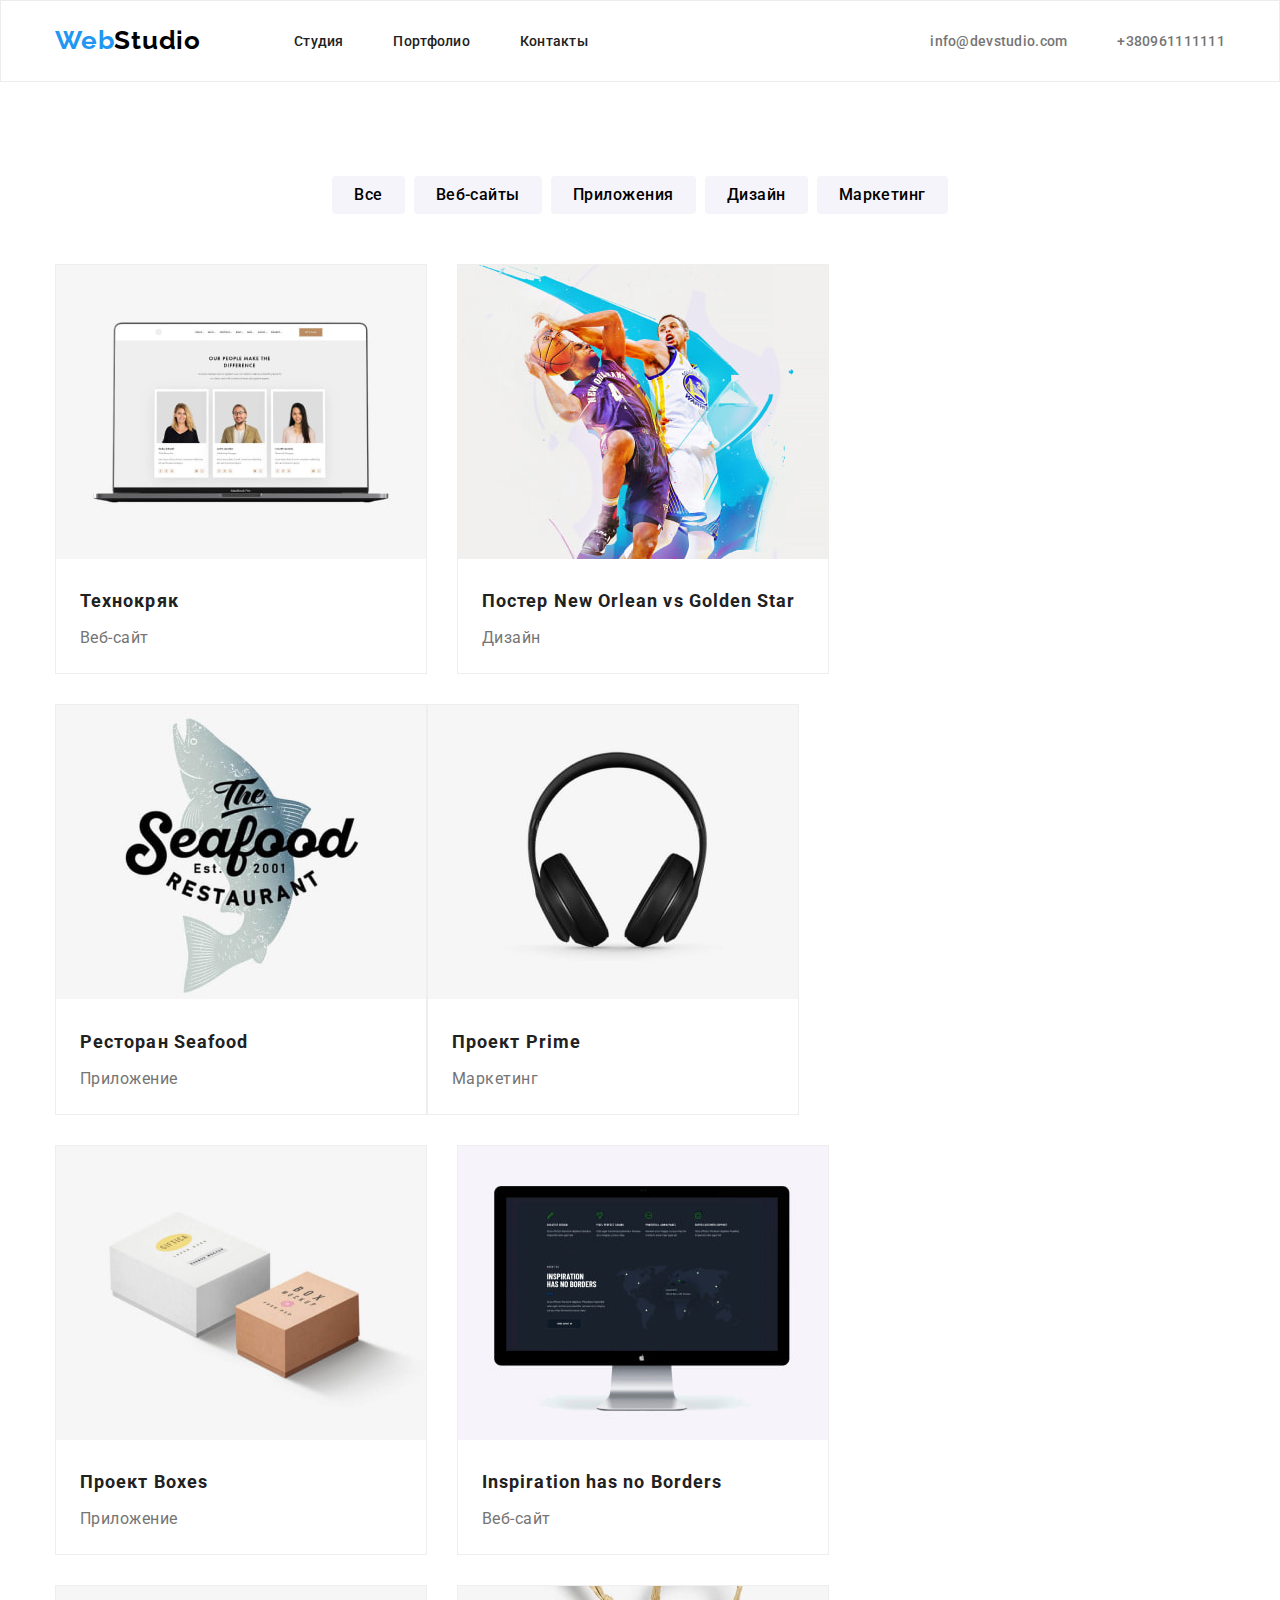
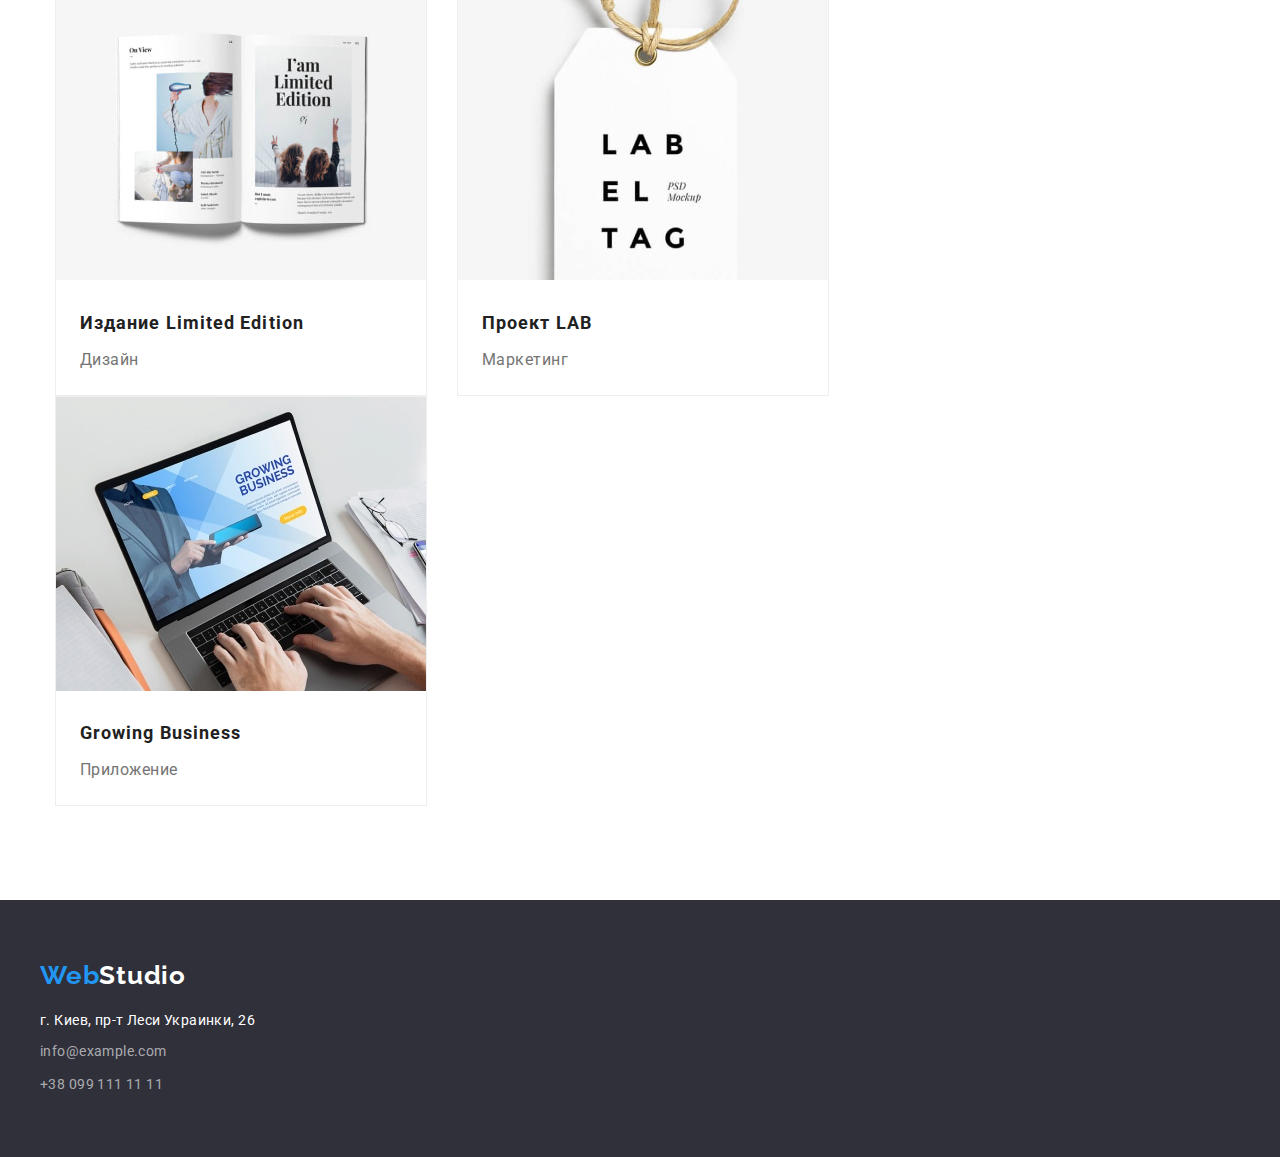
==== portfolio.html @ 6f5e6640 "start" ====
<!DOCTYPE html>
<html lang="en">
<head>
    <meta charset="UTF-8">
    <meta http-equiv="X-UA-Compatible" content="IE=edge">
    <meta name="viewport" content="width=device-width, initial-scale=1.0">
    <title>Yaroslav Borys</title>
    <link rel="stylesheet" href="./css/modern-normalize.css">
    <link href="https://fonts.googleapis.com/css2?family=Raleway:wght@700&family=Roboto:wght@400;500;700;900&display=swap"
        rel="stylesheet">
        <link rel="stylesheet" href="./css/style.css" />
</head>
<body>
    <!--Навигация сайта-->
    <header>
        <nav class="navigation">
            <div class="container">
                <h1><a href="./index.html" lang="en" class="logo link"><span class="logo-blue">Web</span>Studio</a></h1>
                <div class="nav">
                    <ul class="site-nav list">
                        <li><a href="./index.html" class=" link">Студия</a></li>
                        <li><a href="./portfolio.html" class="portfolio link">Портфолио</a></li>
                        <li><a href="" class="link">Контакты</a></li>
                    </ul>
                    <ul class="contact-nav list">
                        <li><a href="mailto:" class="link">info@devstudio.com</a></li>
                        <li><a href="tel:+380961111111" class="link">+380961111111</a></li>
                    </ul>
                </div>
            </div>
        </nav>
    </header>
    <main>
        <section class="button-row">
            <div class="container">
        <!-- <h2>Lots of button projects</h2> -->
            <ul class="button-list">
                <li><button type="button" class="button-pro link">Все</button></li>
                <li><button type="button" class="button-pro link">Веб-сайты</button></li>
                <li><button type="button" class="button-pro link">Приложения</button></li>
                <li><button type="button" class="button-pro link">Дизайн</button></li>
                <li><button type="button" class="button-pro link">Маркетинг</button></li>
            </ul>
            </div>
        </section>
        <section class="card">
            <div class="container">
            <!-- <h2>Set of projects</h2> -->
            <ul class="project-portfolio">
                <li><img src="./images/portfolio1.jpg" alt="ноутбук и списки" >
                <div class="card-text">
                    <h3 class="pro-tittle">Технокряк</h3>
                <p class="pro-text">Веб-сайт</p>
                </div>
                </li>
                <li><img src="./images/portfolio2.jpg" alt="люди играют в бакетбол" >
                <div class="card-text">
                    <h3 class="pro-tittle">Постер New Orlean vs Golden Star</h3>
                <p class="pro-text">Дизайн</p>
                </div>
                </li>
                <li><img src="./images/portfolio3.jpg" alt="лого ресторана" >
                <div class="card-text">
                    <h3 class="pro-tittle">Ресторан Seafood</h3>
                <p class="pro-text">Приложение</p>
                </div>
                </li>
                <li><img src="./images/portfolio4.jpg" alt="наушники" >
                <div class="card-text">
                    <h3 class="pro-tittle">Проект Prime</h3>
                <p class="pro-text">Маркетинг</p>
                </div>
                </li>
                <li><img src="./images/portfolio5.jpg" alt="две коробки" >
                <div class="card-text">
                    <h3 class="pro-tittle">Проект Boxes</h3>
                <p class="pro-text">Приложение</p>
                </div>
                </li>
                <li><img src="./images/portfolio6.jpg" alt="монитор" >
                <div class="card-text">
                    <h3 class="pro-tittle">Inspiration has no Borders</h3>
                <p class="pro-text">Веб-сайт</p>
                </div>
                </li>
                <li><img src="./images/portfolio7.jpg" alt="журнал" >
                <div class="card-text">
                    <h3 class="pro-tittle">Издание Limited Edition</h3>
                <p class="pro-text">Дизайн</p>
                </div>
                </li>
                <li><img src="./images/portfolio8.jpg" alt="бирка" >
               <div class="card-text">
                    <h3 class="pro-tittle">Проект LAB</h3>
                <p class="pro-text">Маркетинг</p>
                </div>
                </li>
                <li><img src="./images/portfolio9.jpg" alt="работа с ноутбуком" >
         <div class="card-text">   
                    <h3 class="pro-tittle">Growing Business</h3>
                <p class="pro-text">Приложение</p>
                </div>
                </li>
            </ul>
            </div>
        </section>
    </main>
    <!--подвал-->
    <footer class="footer">
        <div class="container">
            <a href="#" lang="en" class="link logo-white"><span class="logo-blue">Web</span>Studio</a>
            <address class="address ad-footer">
                <P class="address">г. Киев, пр-т Леси Украинки, 26</P>
                <ul class="list">
                    <li><a href="mailto:info@example.com" class="link contacts">info@example.com</a></li>
                    <li><a href="tel:+380991111111" class="link contacts">+38 099 111 11 11</a></li>
                </ul>
            </address>
        </div>
    </footer>

</body>
</html>
---- css/style.css ----
:root {
  --blue-color: #2196f3;
  --white-color: #ffffff;
  --tell-color: #757575;
  --hero-color: #2f303a;
  --main-text-color: #212121;
  --mainbackgraund-color: #e5e5e5;
  --contacts-color: rgba(255, 255, 255, 0.6);
  --portfolio-color: #f5f4fa;
  --black-color: #000000;
  --stroke-color: #ececec;
}

/* Основные стили */
body {
  font-family: "Roboto", sans-serif;
  background-color: var(--white-color);
  color: var(--main-text-color);
}

.container {
  width: 1200px;
  padding: 0 15px;
  margin: 0 auto;
}

/* Основные стили */
/* Списки  */

/* Списки  */

/* Навигация сайта  */
.navigation .container {
  display: flex;
}
.navigation .nav {
  display: flex;
  width: 1025px;
  justify-content: space-between;
}
.site-nav {
  display: flex;
  align-items: center;
  width: 294px;
  justify-content: space-between;
  margin-left: 93px;
}
.contact-nav {
  display: flex;
  align-items: center;
}
.contact-nav li:not(:first-child) {
  margin-left: 50px;
}

.navigation {
  background-color: var(--white-color);
  border: 1px solid var(--stroke-color);
}
.logo {
  font-family: Raleway;
  color: var(--black-color);
  font-weight: bold;
  font-size: 26px;
  line-height: 1.192;
  letter-spacing: 0.03em;
  padding: 24px 0px 25px;
}
.logo-blue {
  color: var(--blue-color);
}
.site-nav .link:hover,
.site-nav .link:focus,
.site-nav .link:active {
  color: var(--blue-color);
}
.site-nav .portfolio:visited,
.site-nav .studio:visited {
  color: var(--blue-color);
}

.contact-nav .link:hover,
.contact-nav .link:focus {
  color: var(--blue-color);
}

.contact-nav .link {
  color: var(--tell-color);
}
.navigation .list {
  font-weight: 500;
  font-size: 14px;
  line-height: 1.143;
  letter-spacing: 0.02em;
}
/* Навигация сайта  */

/* Hero block */

.hero .container {
  padding: 200px 452px;
  display: flex;
  align-items: center;
  flex-flow: column;
}
.hero {
  background-color: var(--hero-color);
}

.hero-title {
  color: var(--white-color);
  font-weight: 900;
  font-size: 44px;
  line-height: 1.363;
  text-align: center;
  letter-spacing: 0.06em;
  text-transform: uppercase;
  width: 696px;
  padding-bottom: 30px;
}
/* Hero block */
/* Buttons */
/* indentation */
.button-row .container {
  padding: 94px 0px 34px;
}
.button-list {
  display: flex;
  justify-content: center;
  padding-bottom: 16px;
}
.button-list li:not(:last-child) {
  margin-right: 9px;
}
/* indentation */
.button-color {
  font-family: "Roboto", sans-serif;
  background-color: var(--blue-color);
  color: var(--white-color);
  font-size: 16px;
  line-height: 1.875;
  font-weight: 700;
  text-align: center;
  border: 0;
  border-radius: 4px;
  padding: 10px 32px;
  cursor: pointer;
}
.button-pro {
  font-family: "Roboto", sans-serif;
  background-color: var(--portfolio-color);
  font-weight: 500;
  font-size: 16px;
  line-height: 1.625;
  text-align: center;
  letter-spacing: 0.03em;
  border-radius: 4px;
  padding: 6px 22px;
  border: 0;
}
.button-pro:hover,
.button-pro:focus {
  background-color: var(--blue-color);
  color: var(--white-color);
  box-shadow: 0px 3px 1px rgba(0, 0, 0, 0.1), 0px 1px 2px rgba(0, 0, 0, 0.08),
    0px 2px 2px rgba(0, 0, 0, 0.12);
}
/* Buttons */

/* Преимущество  */
/* indentation */
.disp-none {
  display: none;
}

.container .advantage-list {
  display: flex;
  padding: 94px 0px;
  justify-content: space-between;
}
.advantage-list > li {
  display: flex;
  width: 270px;
  flex-direction: column;
}

/* indentation */
.tittle-advantage {
  font-size: 14px;
  line-height: 1.142;
  letter-spacing: 0.03em;
  text-transform: uppercase;
  padding-bottom: 10px;
}
.text-section {
  color: var(--tell-color);
  font-size: 14px;
  line-height: 1.715;
  letter-spacing: 0.03em;
  font-weight: 400;
}
/* Преимущество */

/* work */
.block-tittle {
  font-weight: bold;
  font-size: 36px;
  line-height: 1.167;
  text-align: center;
  letter-spacing: 0.03em;
  margin-bottom: 50px;
}

/* indentation */
.work-section {
  padding-bottom: 94px;
}
.container .work-list {
  display: flex;
}
.work-list li:not(:first-child) {
  margin-left: 30px;
}
/* indentation */
/* work */

/* our team */
.our-team .container {
  padding: 94px 0px 93px;
}
.team-list {
  display: flex;
  justify-content: space-between;
  align-content: center;
}
.team-list > li {
  background-color: var(--white-color);
  border-bottom-right-radius: 4px;
  border-bottom-left-radius: 4px;
  box-shadow: 0px 1px 1px rgba(0, 0, 0, 0.14), 0px 1px 2px rgba(0, 0, 0, 0.2),
    0px 3px 1px rgba(0, 0, 0, 0.12);
  display: flex;
  flex-direction: column;
  align-items: center;
}
.our-team {
  background-color: var(--portfolio-color);
}
.name-worker {
  font-weight: 500;
  font-size: 16px;
  /* text-align: center; */
  line-height: 1.188;
  padding: 30px 0px 10px;
  letter-spacing: 0.03em;
}
.profession {
  font-size: 16px;
  line-height: 1.188;
  /* text-align: center; */
  letter-spacing: 0.03em;
  color: var(--tell-color);
  padding: 10px 0px 30px;
  font-weight: normal;
}

/* our team */

/* portfolio */
/* Card */
.card .container {
  padding-bottom: 94px;
}
.project-portfolio {
  display: flex;
  flex-wrap: wrap;
}
.project-portfolio li:not(:nth-child(3n)) {
  margin-right: 30px;
}
.project-portfolio li:nth-child(-n + 6) {
  margin-bottom: 30px;
}

/* Card */
.project-portfolio > li {
  background-color: var(--white-color);
  border: 1px solid #eeeeee;
  /* box-sizing: border-box; */
  flex-basis: max-content;
  width: 370px;
}

.pro-tittle {
  font-size: 18px;
  line-height: 2;
  letter-spacing: 0.06em;
}
.pro-text {
  font-weight: 400;
  font-size: 16px;
  line-height: 1.875;
  letter-spacing: 0.03em;
  color: var(--tell-color);
}
.project-portfolio .card-text {
  padding: 20px 24px;
}
.pro-tittle {
  margin-bottom: 4px;
}
/* portfolio */

/* footer */
/* indentation */
.footer .container {
  padding: 60px 0px;
}

.ad-footer :not(:last-child) {
  margin-bottom: 9px;
}
/* indentation */

.footer {
  background-color: var(--hero-color);
}
.logo-white {
  font-family: Raleway;
  color: var(--white-color);
  font-weight: bold;
  font-size: 26px;
  line-height: 1.192;
  letter-spacing: 0.03em;
  margin-bottom: 20px;
}

.address {
  color: var(--white-color);
  font-size: 14px;
  line-height: 1.411;
  letter-spacing: 0.03em;
  font-style: normal;
}
.contacts {
  color: var(--contacts-color);
  font-weight: 400;
  font-size: 14px;
  line-height: 1.714;
  letter-spacing: 0.03em;
  text-decoration: none;
  font-style: normal;
}
.contacts:focus,
.contacts:hover {
  color: var(--blue-color);
}
/* footer */
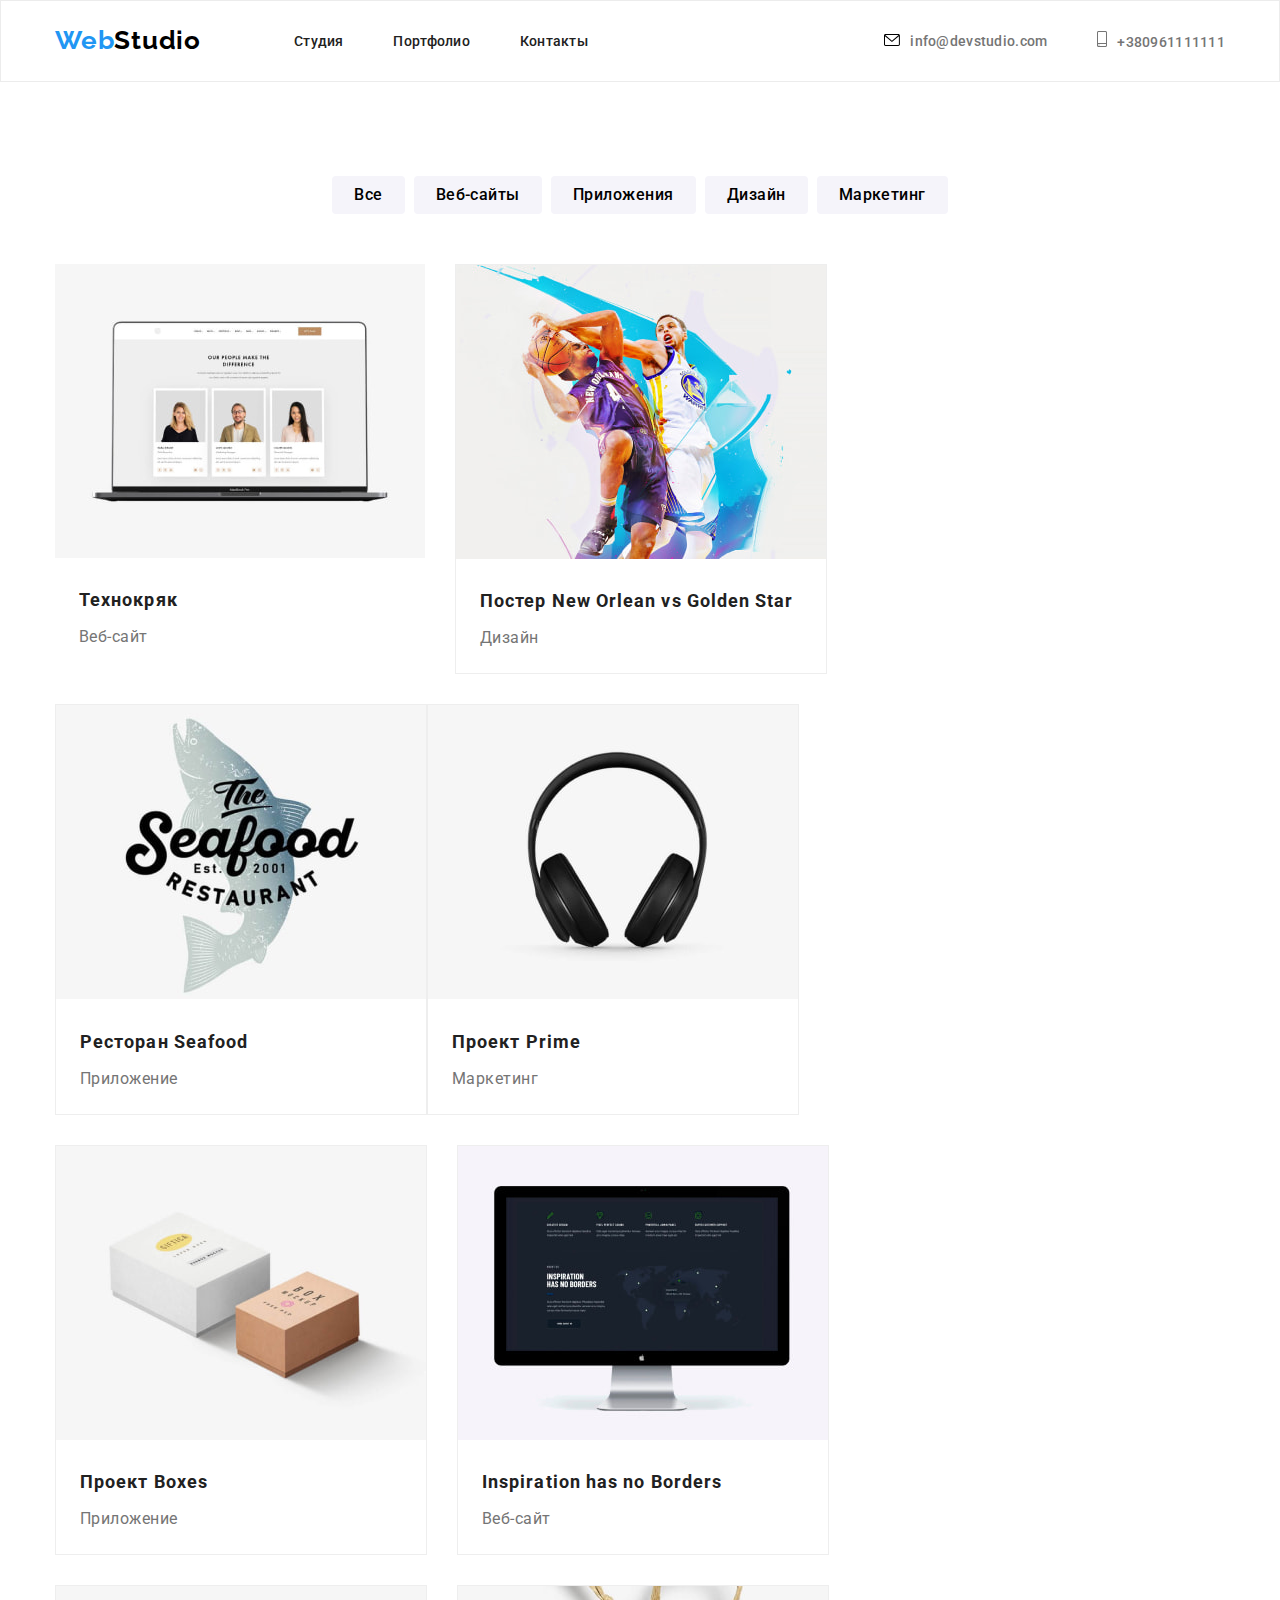
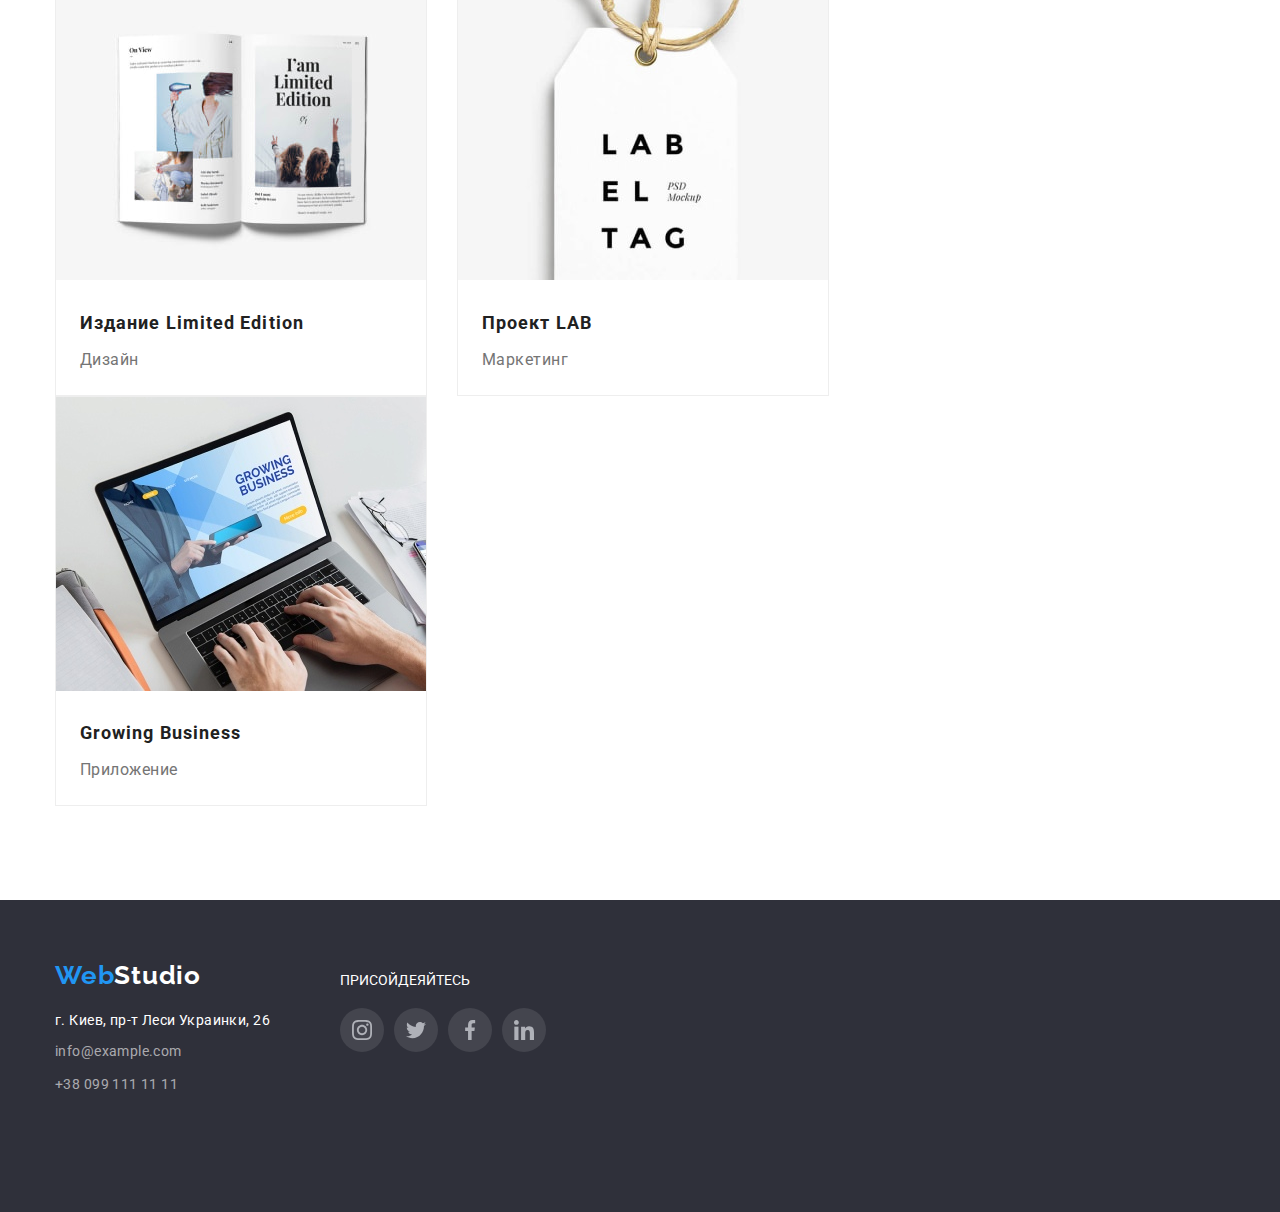
==== commit 5894ecaf: "finish" ====
--- a/portfolio.html
+++ b/portfolio.html
@@ -23,8 +23,12 @@
                         <li><a href="" class="link">Контакты</a></li>
                     </ul>
                     <ul class="contact-nav list">
-                        <li><a href="mailto:" class="link">info@devstudio.com</a></li>
-                        <li><a href="tel:+380961111111" class="link">+380961111111</a></li>
+                        <li class="list-tell"><a href="mailto:" class="link"><svg class="icons-contact-mail">
+                                    <use href="./images/icons-list/sprite.svg.svg#icon-envelope"></use>
+                                </svg>info@devstudio.com</a></li>
+                        <li class="list-tell"><a href="tel:+380961111111" class="link"><svg class="icons-contact-tell">
+                                    <use href="./images/icons-list/sprite.svg.svg#icon-smartphone"></use>
+                                </svg>+380961111111</a></li>
                     </ul>
                 </div>
             </div>
@@ -47,55 +51,57 @@
             <div class="container">
             <!-- <h2>Set of projects</h2> -->
             <ul class="project-portfolio">
-                <li><img src="./images/portfolio1.jpg" alt="ноутбук и списки" >
+                <div class="shadow">
+                <li ><img src="./images/portfolio1.jpg" alt="ноутбук и списки" >
                 <div class="card-text">
                     <h3 class="pro-tittle">Технокряк</h3>
                 <p class="pro-text">Веб-сайт</p>
                 </div>
+                </div>
                 </li>
-                <li><img src="./images/portfolio2.jpg" alt="люди играют в бакетбол" >
+                <li ><img src="./images/portfolio2.jpg" alt="люди играют в бакетбол" >
                 <div class="card-text">
                     <h3 class="pro-tittle">Постер New Orlean vs Golden Star</h3>
                 <p class="pro-text">Дизайн</p>
                 </div>
                 </li>
-                <li><img src="./images/portfolio3.jpg" alt="лого ресторана" >
+                <li ><img src="./images/portfolio3.jpg" alt="лого ресторана" >
                 <div class="card-text">
                     <h3 class="pro-tittle">Ресторан Seafood</h3>
                 <p class="pro-text">Приложение</p>
                 </div>
                 </li>
-                <li><img src="./images/portfolio4.jpg" alt="наушники" >
+                <li ><img src="./images/portfolio4.jpg" alt="наушники" >
                 <div class="card-text">
                     <h3 class="pro-tittle">Проект Prime</h3>
                 <p class="pro-text">Маркетинг</p>
                 </div>
                 </li>
-                <li><img src="./images/portfolio5.jpg" alt="две коробки" >
+                <li ><img src="./images/portfolio5.jpg" alt="две коробки" >
                 <div class="card-text">
                     <h3 class="pro-tittle">Проект Boxes</h3>
                 <p class="pro-text">Приложение</p>
                 </div>
                 </li>
-                <li><img src="./images/portfolio6.jpg" alt="монитор" >
+                <li ><img src="./images/portfolio6.jpg" alt="монитор" >
                 <div class="card-text">
                     <h3 class="pro-tittle">Inspiration has no Borders</h3>
                 <p class="pro-text">Веб-сайт</p>
                 </div>
                 </li>
-                <li><img src="./images/portfolio7.jpg" alt="журнал" >
+                <li class="shadow-list"><img src="./images/portfolio7.jpg" alt="журнал" >
                 <div class="card-text">
                     <h3 class="pro-tittle">Издание Limited Edition</h3>
                 <p class="pro-text">Дизайн</p>
                 </div>
                 </li>
-                <li><img src="./images/portfolio8.jpg" alt="бирка" >
+                <li class="shadow-list"><img src="./images/portfolio8.jpg" alt="бирка" >
                <div class="card-text">
                     <h3 class="pro-tittle">Проект LAB</h3>
                 <p class="pro-text">Маркетинг</p>
                 </div>
                 </li>
-                <li><img src="./images/portfolio9.jpg" alt="работа с ноутбуком" >
+                <li ><img src="./images/portfolio9.jpg" alt="работа с ноутбуком" >
          <div class="card-text">   
                     <h3 class="pro-tittle">Growing Business</h3>
                 <p class="pro-text">Приложение</p>
@@ -107,17 +113,59 @@
     </main>
     <!--подвал-->
     <footer class="footer">
+    
         <div class="container">
-            <a href="#" lang="en" class="link logo-white"><span class="logo-blue">Web</span>Studio</a>
-            <address class="address ad-footer">
-                <P class="address">г. Киев, пр-т Леси Украинки, 26</P>
-                <ul class="list">
-                    <li><a href="mailto:info@example.com" class="link contacts">info@example.com</a></li>
-                    <li><a href="tel:+380991111111" class="link contacts">+38 099 111 11 11</a></li>
+    
+            <div class="contact-footer">
+                <a href="#" lang="en" class="link logo-white"><span class="logo-blue">Web</span>Studio</a>
+                <address class="address ad-footer">
+                    <P class="address">г. Киев, пр-т Леси Украинки, 26</P>
+                    <ul class="list">
+                        <li><a href="mailto:info@example.com" class="link contacts">info@example.com</a></li>
+                        <li><a href="tel:+380991111111" class="link contacts">+38 099 111 11 11</a></li>
+                    </ul>
+                </address>
+            </div>
+    
+    
+            <div class="social-cont">
+                <p class="text-final">ПРИСОЙДЕЯЙТЕСЬ</p>
+                <ul class="social-media">
+                    <li>
+                        <a href="#" class="social-link">
+                            <svg class="icons-footer">
+                                <use href="./images/icons-list/sprite.svg.svg#icon-instagram"></use>
+                            </svg>
+                        </a>
+                    </li>
+                    <li>
+                        <a href="#">
+                            <svg class="icons-footer">
+                                <use href="./images/icons-list/sprite.svg.svg#icon-twitter"></use>
+                            </svg>
+                        </a>
+                    </li>
+                    <li>
+                        <a href="#">
+                            <svg class="icons-footer">
+                                <use href="./images/icons-list/sprite.svg.svg#icon-facebook"></use>
+                            </svg>
+                        </a>
+                    </li>
+                    <li>
+                        <a href="#">
+                            <svg class="icons-footer">
+                                <use href="./images/icons-list/sprite.svg.svg#icon-linkedin"></use>
+                            </svg>
+                        </a>
+    
+                    </li>
+    
                 </ul>
-            </address>
+            </div>
         </div>
+    
     </footer>
-
-</body>
-</html>+    </body>
+    
+    </html>--- a/css/style.css
+++ b/css/style.css
@@ -9,6 +9,9 @@
   --portfolio-color: #f5f4fa;
   --black-color: #000000;
   --stroke-color: #ececec;
+  --icon-color: #afb1b8;
+  --icon-footer: rgba(255, 255, 255, 0.1);
+  --solid-color: #eeeeee;
 }
 
 /* Основные стили */
@@ -30,6 +33,26 @@
 /* Списки  */
 
 /* Навигация сайта  */
+.icons-contact-tell {
+  width: 10px;
+  height: 16px;
+  margin-right: 10px;
+  fill: currentColor;
+}
+
+.icons-contact-mail {
+  width: 16px;
+  height: 12px;
+  margin-right: 10px;
+}
+.contact-nav .list-tell:hover,
+.contact-nav .list-tell:hover,
+.contact-nav .link:hover {
+  stroke: var(--blue-color);
+  color: var(--blue-color);
+  fill: var(--blue-color);
+}
+
 .navigation .container {
   display: flex;
 }
@@ -79,12 +102,13 @@
   color: var(--blue-color);
 }
 
-.contact-nav .link:hover,
+.contact-nav li:hover,
 .contact-nav .link:focus {
   color: var(--blue-color);
-}
-
-.contact-nav .link {
+  fill: var(--blue-color);
+}
+
+.contact-nav a {
   color: var(--tell-color);
 }
 .navigation .list {
@@ -102,9 +126,13 @@
   display: flex;
   align-items: center;
   flex-flow: column;
-}
-.hero {
-  background-color: var(--hero-color);
+  background-image: linear-gradient(
+      to top,
+      rgba(89, 106, 114, 0.6),
+      rgba(206, 220, 23, 0.4)
+    ),
+    url(../images/background.png);
+  background-size: cover;
 }
 
 .hero-title {
@@ -184,6 +212,24 @@
   flex-direction: column;
 }
 
+/* ICON */
+.advantage-content {
+  height: 120px;
+  width: 270px;
+  background-color: var(--portfolio-color);
+  display: flex;
+  justify-content: center;
+  align-items: center;
+  margin-bottom: 30px;
+}
+
+.icons-advantage {
+  width: 70px;
+  height: 70px;
+}
+
+/* ICON  */
+
 /* indentation */
 .tittle-advantage {
   font-size: 14px;
@@ -225,6 +271,47 @@
 /* work */
 
 /* our team */
+/* Icon  */
+.icons-social {
+  width: 20px;
+  height: 20px;
+}
+.icon-list-people li {
+  /* padding-bottom: 30px; */
+  width: 44px;
+  height: 44px;
+  border-radius: 50%;
+  padding: 12px;
+}
+.icon-list-people {
+  display: flex;
+  justify-content: center;
+  flex-direction: row;
+  padding-bottom: 30px;
+}
+.icon-list-people svg {
+  flex-direction: row;
+}
+.icon-list-people li:not(:last-child) {
+  margin-right: 10px;
+}
+.icon-list-people li:hover,
+.icon-list-people li:focus {
+  fill: var(--white-color);
+  background-color: var(--blue-color);
+}
+.icon-list-people .icons-social {
+  fill: var(--icon-color);
+}
+.icons-social :hover,
+.icons-social :focus {
+  fill: var(--white-color);
+  background-color: var(--blue-color);
+}
+.icons-social a {
+  fill: currentColor;
+}
+/* Icon  */
 .our-team .container {
   padding: 94px 0px 93px;
 }
@@ -233,6 +320,7 @@
   justify-content: space-between;
   align-content: center;
 }
+
 .team-list > li {
   background-color: var(--white-color);
   border-bottom-right-radius: 4px;
@@ -260,14 +348,51 @@
   /* text-align: center; */
   letter-spacing: 0.03em;
   color: var(--tell-color);
-  padding: 10px 0px 30px;
+  padding: 10px 0px 16px;
   font-weight: normal;
 }
 
 /* our team */
+/* Постоянные клиенты */
+
+.client-section .container {
+  margin-top: 94px;
+  margin-bottom: 94px;
+}
+.client-list li {
+  width: 170px;
+  height: 92px;
+  border: solid 1px;
+  border-radius: 4px;
+  padding: 16px 32px;
+  color: var(--icon-color);
+}
+
+.client-list {
+  display: flex;
+  flex-direction: row;
+  justify-content: space-between;
+  align-items: center;
+  fill: currentColor;
+}
+.icons-client {
+  width: 106px;
+  height: 60px;
+}
+.client-list li:focus,
+.client-list li:hover {
+  fill: var(--blue-color);
+  border: solid 1px var(--blue-color);
+}
+/* Постоянные клиенты */
 
 /* portfolio */
 /* Card */
+.project-portfolio li:hover {
+  box-shadow: 1px 4px 6px 1px rgba(0, 0, 0, 0.16),
+    0px 4px 4px rgba(0, 0, 0, 0.06), 0px 1px 1px rgba(0, 0, 0, 0.06);
+}
+
 .card .container {
   padding-bottom: 94px;
 }
@@ -281,11 +406,16 @@
 .project-portfolio li:nth-child(-n + 6) {
   margin-bottom: 30px;
 }
-
+.project-portfolio li:hover,
+.project-portfolio li:focus,
+.project-portfolio li:active {
+  box-shadow: 1px 4px 6px rgba(0, 0, 0, 0.16), 0 px 4px 4px rgba(0, 0, 0, 0.06),
+    0px 1px 1px rgba(0, 0, 0, 0.06);
+}
 /* Card */
 .project-portfolio > li {
   background-color: var(--white-color);
-  border: 1px solid #eeeeee;
+  border: 1px solid var(--solid-color);
   /* box-sizing: border-box; */
   flex-basis: max-content;
   width: 370px;
@@ -314,7 +444,7 @@
 /* footer */
 /* indentation */
 .footer .container {
-  padding: 60px 0px;
+  padding: 60px 15px;
 }
 
 .ad-footer :not(:last-child) {
@@ -355,4 +485,73 @@
 .contacts:hover {
   color: var(--blue-color);
 }
+
+.text-final {
+  color: var(--white-color);
+  font-style: 700;
+  font-size: 14px;
+  line-height: 1.143;
+  vertical-align: Top;
+  letter-spacing: 3%;
+  margin-bottom: 20px;
+}
+
+.footer .container {
+  display: flex;
+}
+
+.social-cont {
+  margin-left: 70px;
+  padding-top: 12px;
+  padding-bottom: 100px;
+}
+
+.social-media {
+  display: flex;
+}
+/* ИКОНКИ  */
+
+.icons-footer {
+  width: 20px;
+  height: 20px;
+}
+
+/* .icons-social li {
+  /* padding-bottom: 30px; */
+/* width: 44px;
+  height: 44px;
+  border-radius: 50%;
+  padding: 12px; */
+/* } */
+.social-media .container {
+  display: flex;
+}
+.social-media li {
+  width: 44px;
+  height: 44px;
+  border-radius: 50%;
+  padding: 12px;
+  background-color: var(--icon-footer);
+  flex-direction: row;
+}
+.social-media li:not(:last-child) {
+  margin-right: 10px;
+}
+.social-media li:hover,
+.social-media li:focus {
+  fill: var(--white-color);
+  background-color: var(--blue-color);
+}
+.social-media .icons-footer {
+  fill: var(--icon-color);
+}
+.social-media :hover,
+.social-mediae :focus {
+  fill: var(--white-color);
+}
+.social-medial a {
+  fill: currentColor;
+}
+
+/* ИКОНКИ  */
 /* footer */
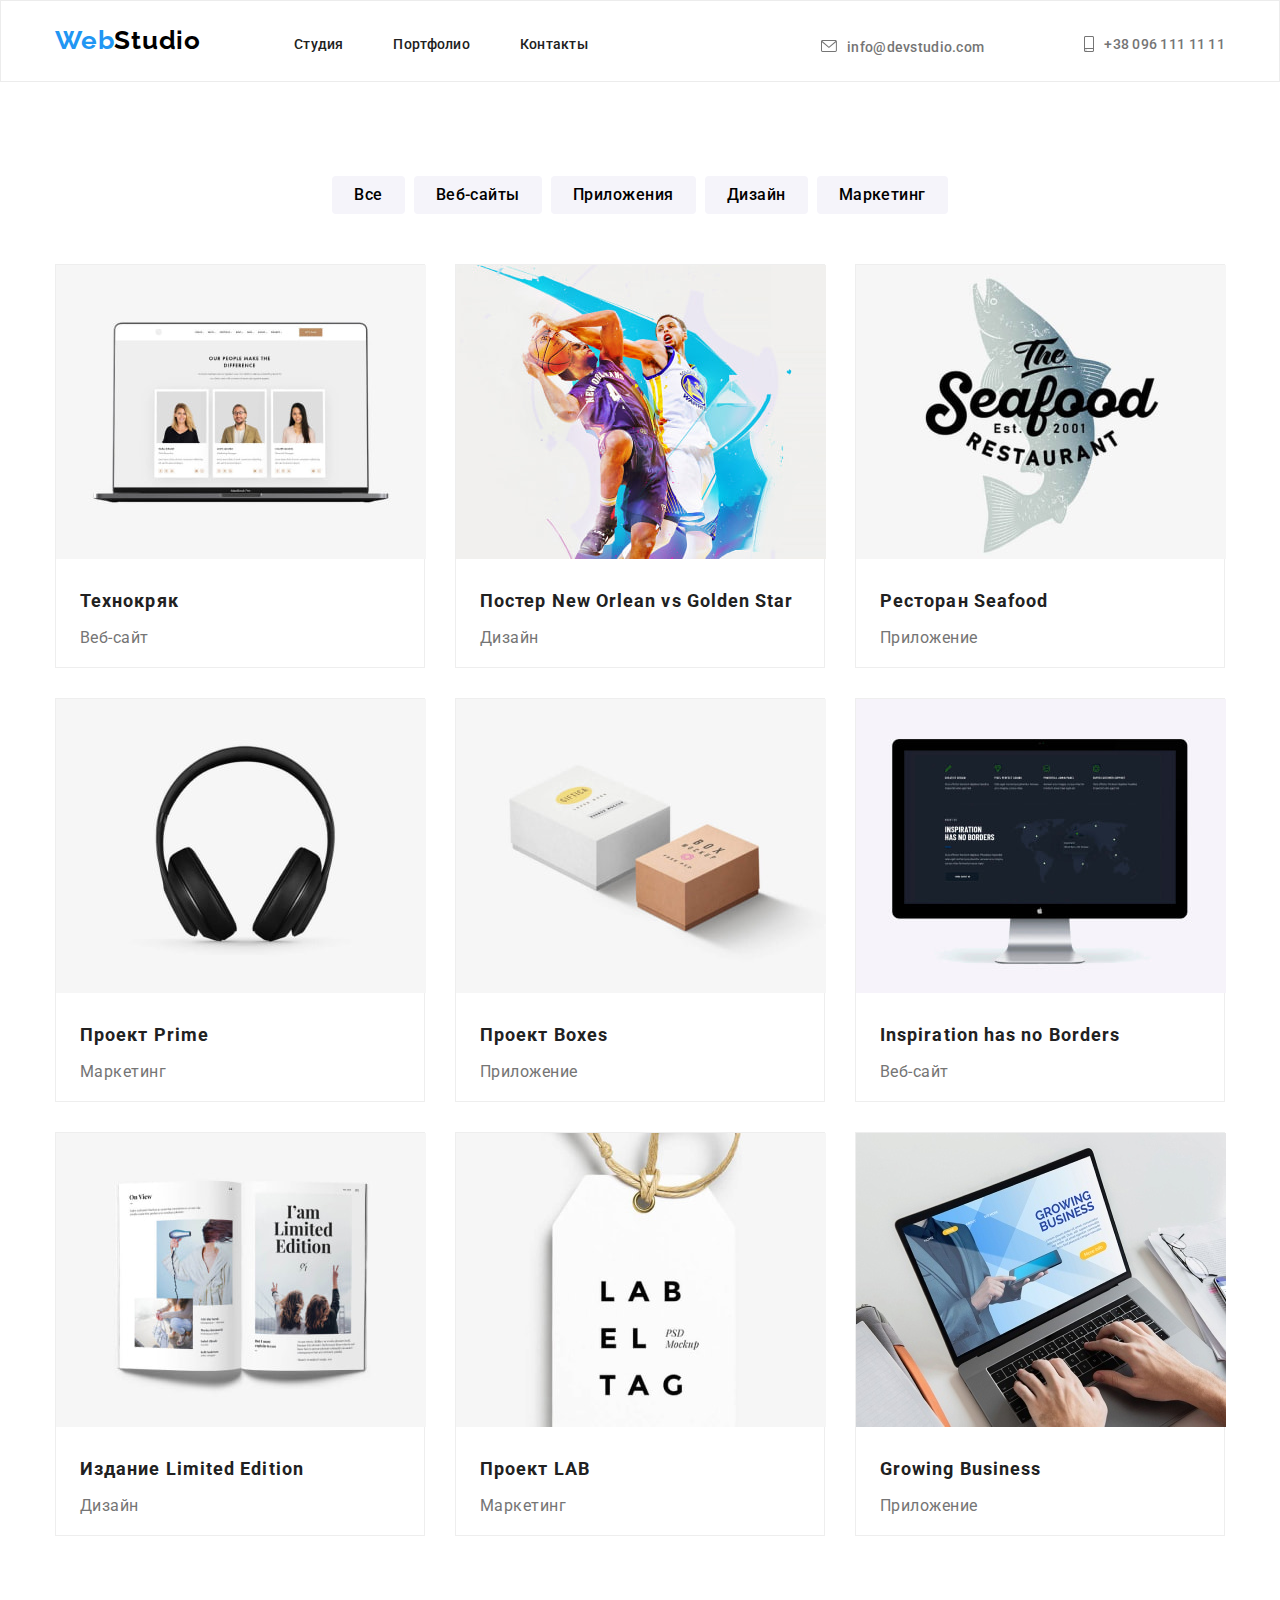
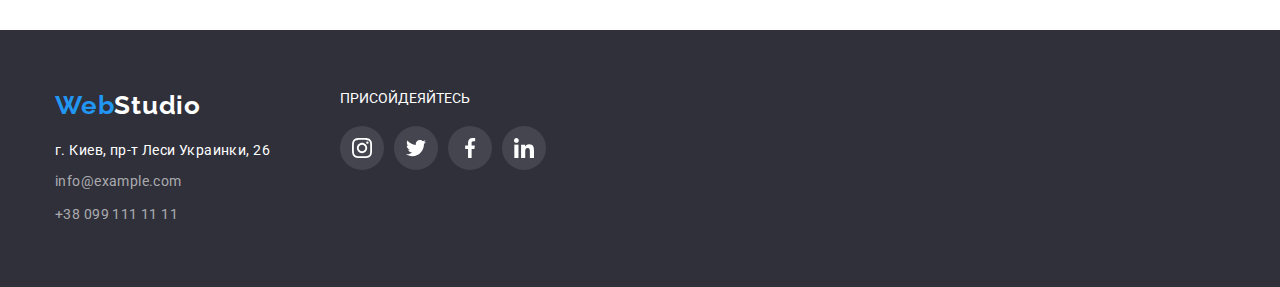
==== commit 283d5a01: "izabelb" ====
--- a/portfolio.html
+++ b/portfolio.html
@@ -18,22 +18,39 @@
                 <h1><a href="./index.html" lang="en" class="logo link"><span class="logo-blue">Web</span>Studio</a></h1>
                 <div class="nav">
                     <ul class="site-nav list">
-                        <li><a href="./index.html" class=" link">Студия</a></li>
-                        <li><a href="./portfolio.html" class="portfolio link">Портфолио</a></li>
+                        <li><a href="./index.html" class="studio link">Студия</a></li>
+                        <li><a href="./portfolio.html" class=" link">Портфолио</a></li>
                         <li><a href="" class="link">Контакты</a></li>
                     </ul>
                     <ul class="contact-nav list">
-                        <li class="list-tell"><a href="mailto:" class="link"><svg class="icons-contact-mail">
-                                    <use href="./images/icons-list/sprite.svg.svg#icon-envelope"></use>
-                                </svg>info@devstudio.com</a></li>
-                        <li class="list-tell"><a href="tel:+380961111111" class="link"><svg class="icons-contact-tell">
-                                    <use href="./images/icons-list/sprite.svg.svg#icon-smartphone"></use>
-                                </svg>+380961111111</a></li>
+                        <li class="list-tell">
+                            <ul class="mail-mail">
+    
+                                <li><a href="mailto:" class="link">info@devstudio.com</a></li>
+                                <li class="icons-contact-mail"><svg class="icons-contact-mail">
+                                        <use href="./images/icons-list/sprite.svg.svg#icon-envelope"></use>
+                                    </svg></li>
+                            </ul>
+    
+                        </li>
+    
+                        <li class="list-tell">
+                            <ul class="tell-tell">
+    
+                                <li class="list-tell"><a href="tel:+380961111111" class="link">
+                                        +38 096 111 11 11</a></li>
+                                <li><svg class="icons-contact-tell">
+                                        <use href="./images/icons-list/sprite.svg.svg#icon-smartphone"></use>
+                                    </svg></li>
+                       
+                    </ul>
+    
                     </ul>
                 </div>
             </div>
         </nav>
     </header>
+
     <main>
         <section class="button-row">
             <div class="container">
@@ -51,14 +68,14 @@
             <div class="container">
             <!-- <h2>Set of projects</h2> -->
             <ul class="project-portfolio">
-                <div class="shadow">
+                
                 <li ><img src="./images/portfolio1.jpg" alt="ноутбук и списки" >
                 <div class="card-text">
                     <h3 class="pro-tittle">Технокряк</h3>
                 <p class="pro-text">Веб-сайт</p>
                 </div>
-                </div>
-                </li>
+                
+              
                 <li ><img src="./images/portfolio2.jpg" alt="люди играют в бакетбол" >
                 <div class="card-text">
                     <h3 class="pro-tittle">Постер New Orlean vs Golden Star</h3>
--- a/css/style.css
+++ b/css/style.css
@@ -33,6 +33,18 @@
 /* Списки  */
 
 /* Навигация сайта  */
+
+.tell-tell,
+.mail-mail {
+  display: flex;
+  flex-direction: row-reverse;
+}
+
+.list-tell {
+  align-items: baseline;
+  justify-content: start;
+  color: var(--tell-color);
+}
 .icons-contact-tell {
   width: 10px;
   height: 16px;
@@ -44,6 +56,7 @@
   width: 16px;
   height: 12px;
   margin-right: 10px;
+  fill: currentColor;
 }
 .contact-nav .list-tell:hover,
 .contact-nav .list-tell:hover,
@@ -55,6 +68,7 @@
 
 .navigation .container {
   display: flex;
+  align-items: baseline;
 }
 .navigation .nav {
   display: flex;
@@ -70,7 +84,9 @@
 }
 .contact-nav {
   display: flex;
-  align-items: center;
+  height: 16px;
+  align-items: baseline;
+  align-content: center;
 }
 .contact-nav li:not(:first-child) {
   margin-left: 50px;
@@ -123,13 +139,14 @@
 
 .hero .container {
   padding: 200px 452px;
+  width: 1600px;
   display: flex;
   align-items: center;
   flex-flow: column;
   background-image: linear-gradient(
       to top,
-      rgba(89, 106, 114, 0.6),
-      rgba(206, 220, 23, 0.4)
+      rgba(130, 67, 247, 0.068),
+      rgba(138, 125, 4, 0.068)
     ),
     url(../images/background.png);
   background-size: cover;
@@ -144,7 +161,7 @@
   letter-spacing: 0.06em;
   text-transform: uppercase;
   width: 696px;
-  padding-bottom: 30px;
+  margin-bottom: 30px;
 }
 /* Hero block */
 /* Buttons */
@@ -236,7 +253,7 @@
   line-height: 1.142;
   letter-spacing: 0.03em;
   text-transform: uppercase;
-  padding-bottom: 10px;
+  margin-bottom: 10px;
 }
 .text-section {
   color: var(--tell-color);
@@ -276,39 +293,38 @@
   width: 20px;
   height: 20px;
 }
-.icon-list-people li {
+.icon-list-people a {
   /* padding-bottom: 30px; */
   width: 44px;
   height: 44px;
   border-radius: 50%;
   padding: 12px;
 }
+
+.icons-social {
+  color: var(--icon-color);
+}
+
 .icon-list-people {
   display: flex;
   justify-content: center;
   flex-direction: row;
   padding-bottom: 30px;
 }
-.icon-list-people svg {
+.icon-list-people a {
   flex-direction: row;
+  color: var(--icon-color);
 }
 .icon-list-people li:not(:last-child) {
   margin-right: 10px;
 }
-.icon-list-people li:hover,
-.icon-list-people li:focus {
+.icon-list-people a:hover,
+.icon-list-people a:focus {
   fill: var(--white-color);
   background-color: var(--blue-color);
 }
-.icon-list-people .icons-social {
-  fill: var(--icon-color);
-}
-.icons-social :hover,
-.icons-social :focus {
-  fill: var(--white-color);
-  background-color: var(--blue-color);
-}
-.icons-social a {
+
+.social-link {
   fill: currentColor;
 }
 /* Icon  */
@@ -356,8 +372,8 @@
 /* Постоянные клиенты */
 
 .client-section .container {
-  margin-top: 94px;
-  margin-bottom: 94px;
+  padding-top: 94px;
+  padding-bottom: 94px;
 }
 .client-list li {
   width: 170px;
@@ -400,25 +416,21 @@
   display: flex;
   flex-wrap: wrap;
 }
+
 .project-portfolio li:not(:nth-child(3n)) {
   margin-right: 30px;
 }
 .project-portfolio li:nth-child(-n + 6) {
   margin-bottom: 30px;
 }
-.project-portfolio li:hover,
-.project-portfolio li:focus,
-.project-portfolio li:active {
-  box-shadow: 1px 4px 6px rgba(0, 0, 0, 0.16), 0 px 4px 4px rgba(0, 0, 0, 0.06),
-    0px 1px 1px rgba(0, 0, 0, 0.06);
-}
+
 /* Card */
-.project-portfolio > li {
+.project-portfolio li {
   background-color: var(--white-color);
   border: 1px solid var(--solid-color);
-  /* box-sizing: border-box; */
-  flex-basis: max-content;
+  box-sizing: border-box;
   width: 370px;
+  height: 404px;
 }
 
 .pro-tittle {
@@ -502,8 +514,7 @@
 
 .social-cont {
   margin-left: 70px;
-  padding-top: 12px;
-  padding-bottom: 100px;
+  align-items: baseline;
 }
 
 .social-media {
@@ -526,24 +537,25 @@
 .social-media .container {
   display: flex;
 }
-.social-media li {
+.social-media a {
   width: 44px;
   height: 44px;
   border-radius: 50%;
   padding: 12px;
   background-color: var(--icon-footer);
+  color: var(--white-color);
   flex-direction: row;
 }
 .social-media li:not(:last-child) {
   margin-right: 10px;
 }
-.social-media li:hover,
-.social-media li:focus {
+.social-media a:hover,
+.social-media a:focus {
   fill: var(--white-color);
   background-color: var(--blue-color);
 }
-.social-media .icons-footer {
-  fill: var(--icon-color);
+.icons-footer {
+  fill: currentColor;
 }
 .social-media :hover,
 .social-mediae :focus {
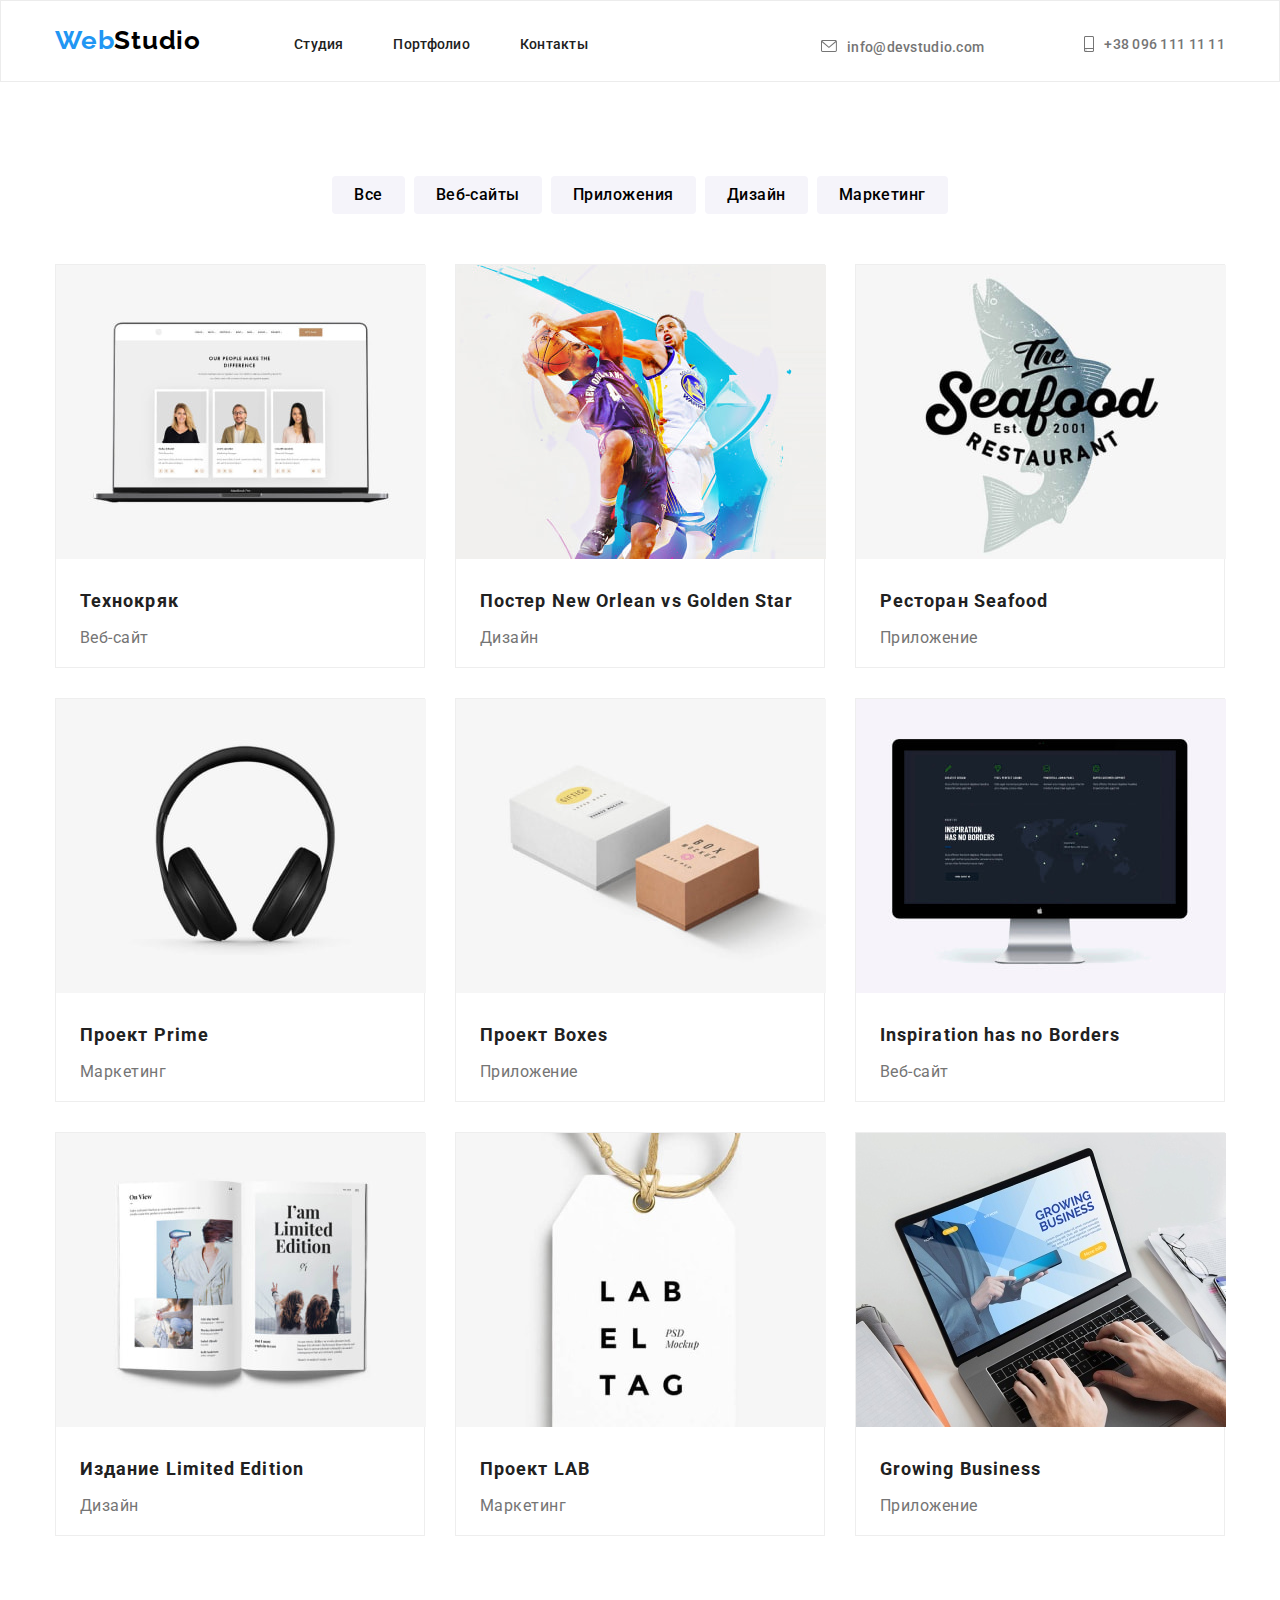
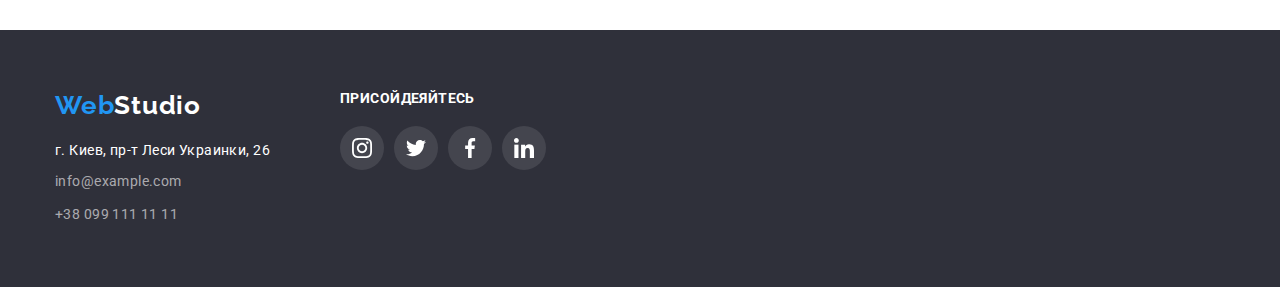
==== commit 59f7e6e4: "izabel1323" ====
--- a/portfolio.html
+++ b/portfolio.html
@@ -18,8 +18,8 @@
                 <h1><a href="./index.html" lang="en" class="logo link"><span class="logo-blue">Web</span>Studio</a></h1>
                 <div class="nav">
                     <ul class="site-nav list">
-                        <li><a href="./index.html" class="studio link">Студия</a></li>
-                        <li><a href="./portfolio.html" class=" link">Портфолио</a></li>
+                        <li><a href="./index.html" class=" link">Студия</a></li>
+                        <li><a href="./portfolio.html" class="portfolio link">Портфолио</a></li>
                         <li><a href="" class="link">Контакты</a></li>
                     </ul>
                     <ul class="contact-nav list">
--- a/css/style.css
+++ b/css/style.css
@@ -113,12 +113,12 @@
 .site-nav .link:active {
   color: var(--blue-color);
 }
-.site-nav .portfolio:visited,
-.site-nav .studio:visited {
+.nav .portfolio:visited,
+.nav .studio:visited {
   color: var(--blue-color);
 }
 
-.contact-nav li:hover,
+.contact-nav .link:hover,
 .contact-nav .link:focus {
   color: var(--blue-color);
   fill: var(--blue-color);
@@ -500,11 +500,11 @@
 
 .text-final {
   color: var(--white-color);
-  font-style: 700;
+  font-weight: 700;
   font-size: 14px;
   line-height: 1.143;
   vertical-align: Top;
-  letter-spacing: 3%;
+  letter-spacing: 0.03em;
   margin-bottom: 20px;
 }
 
